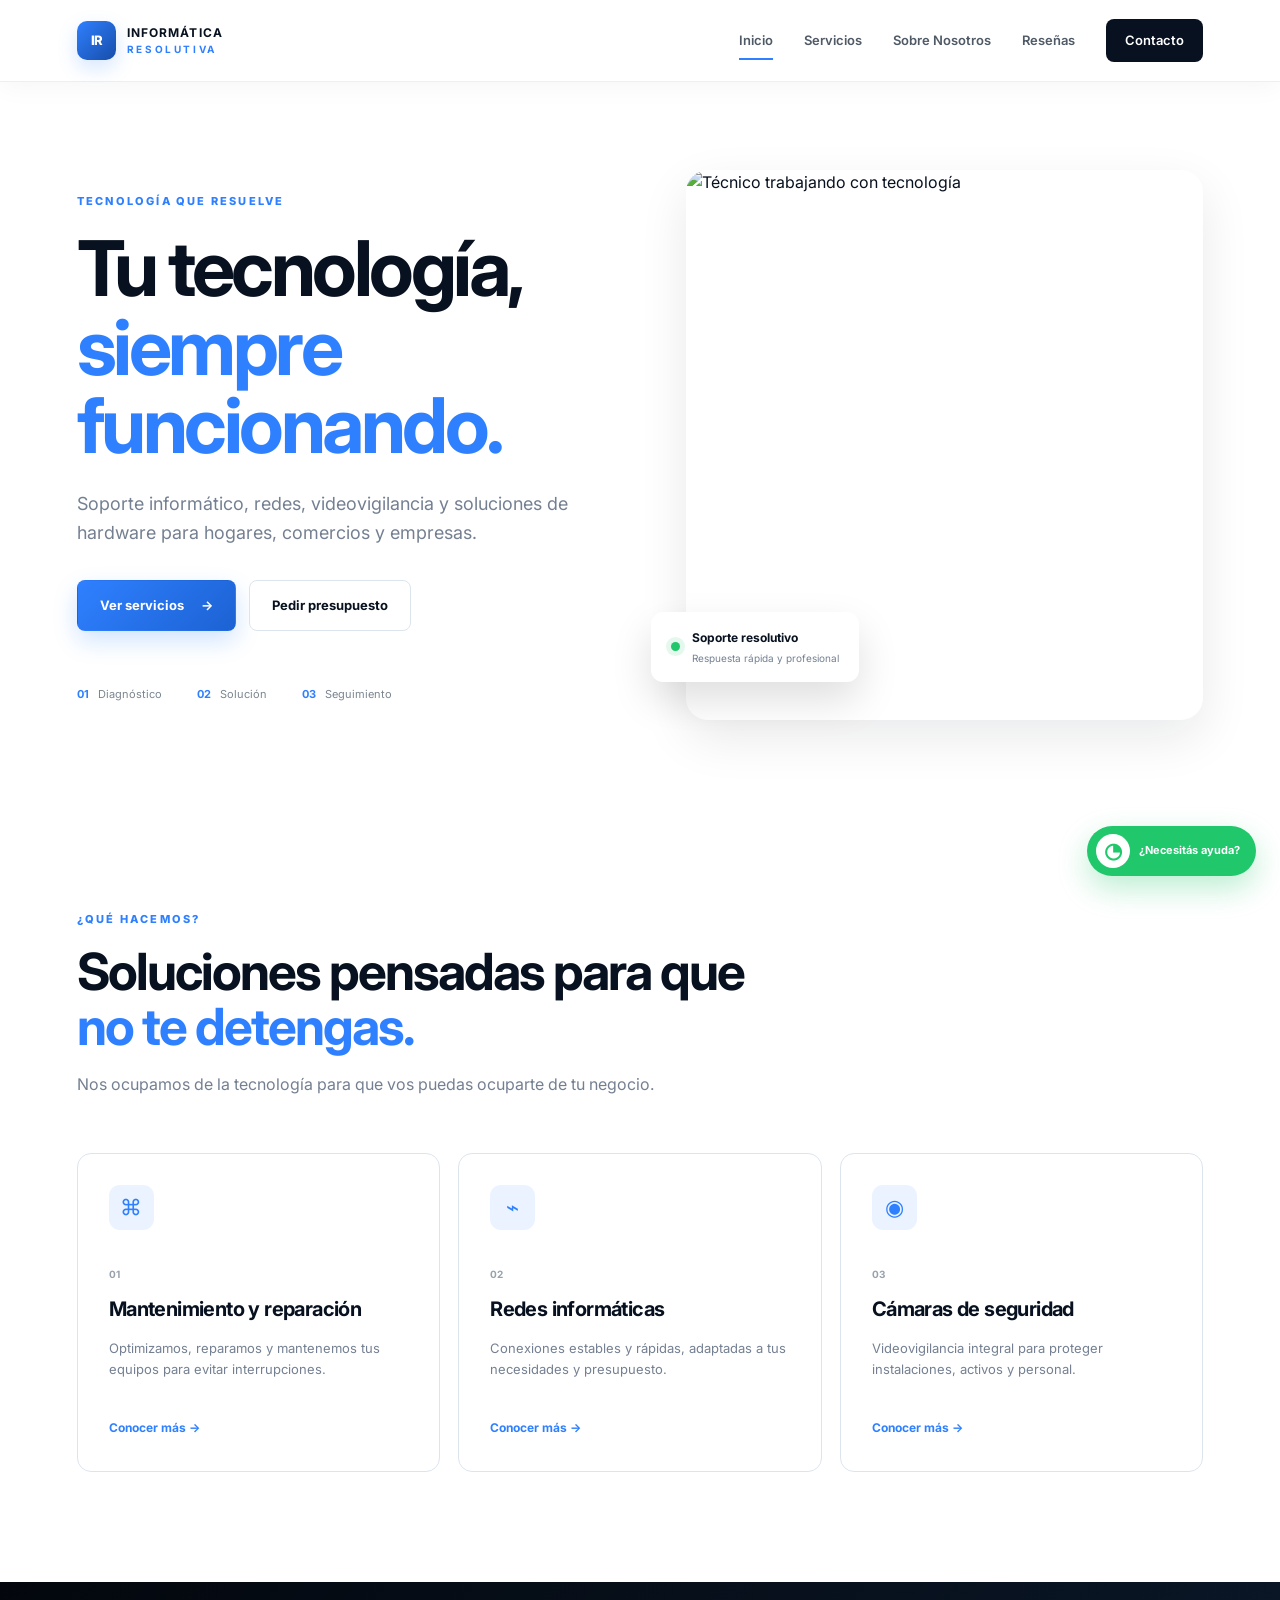
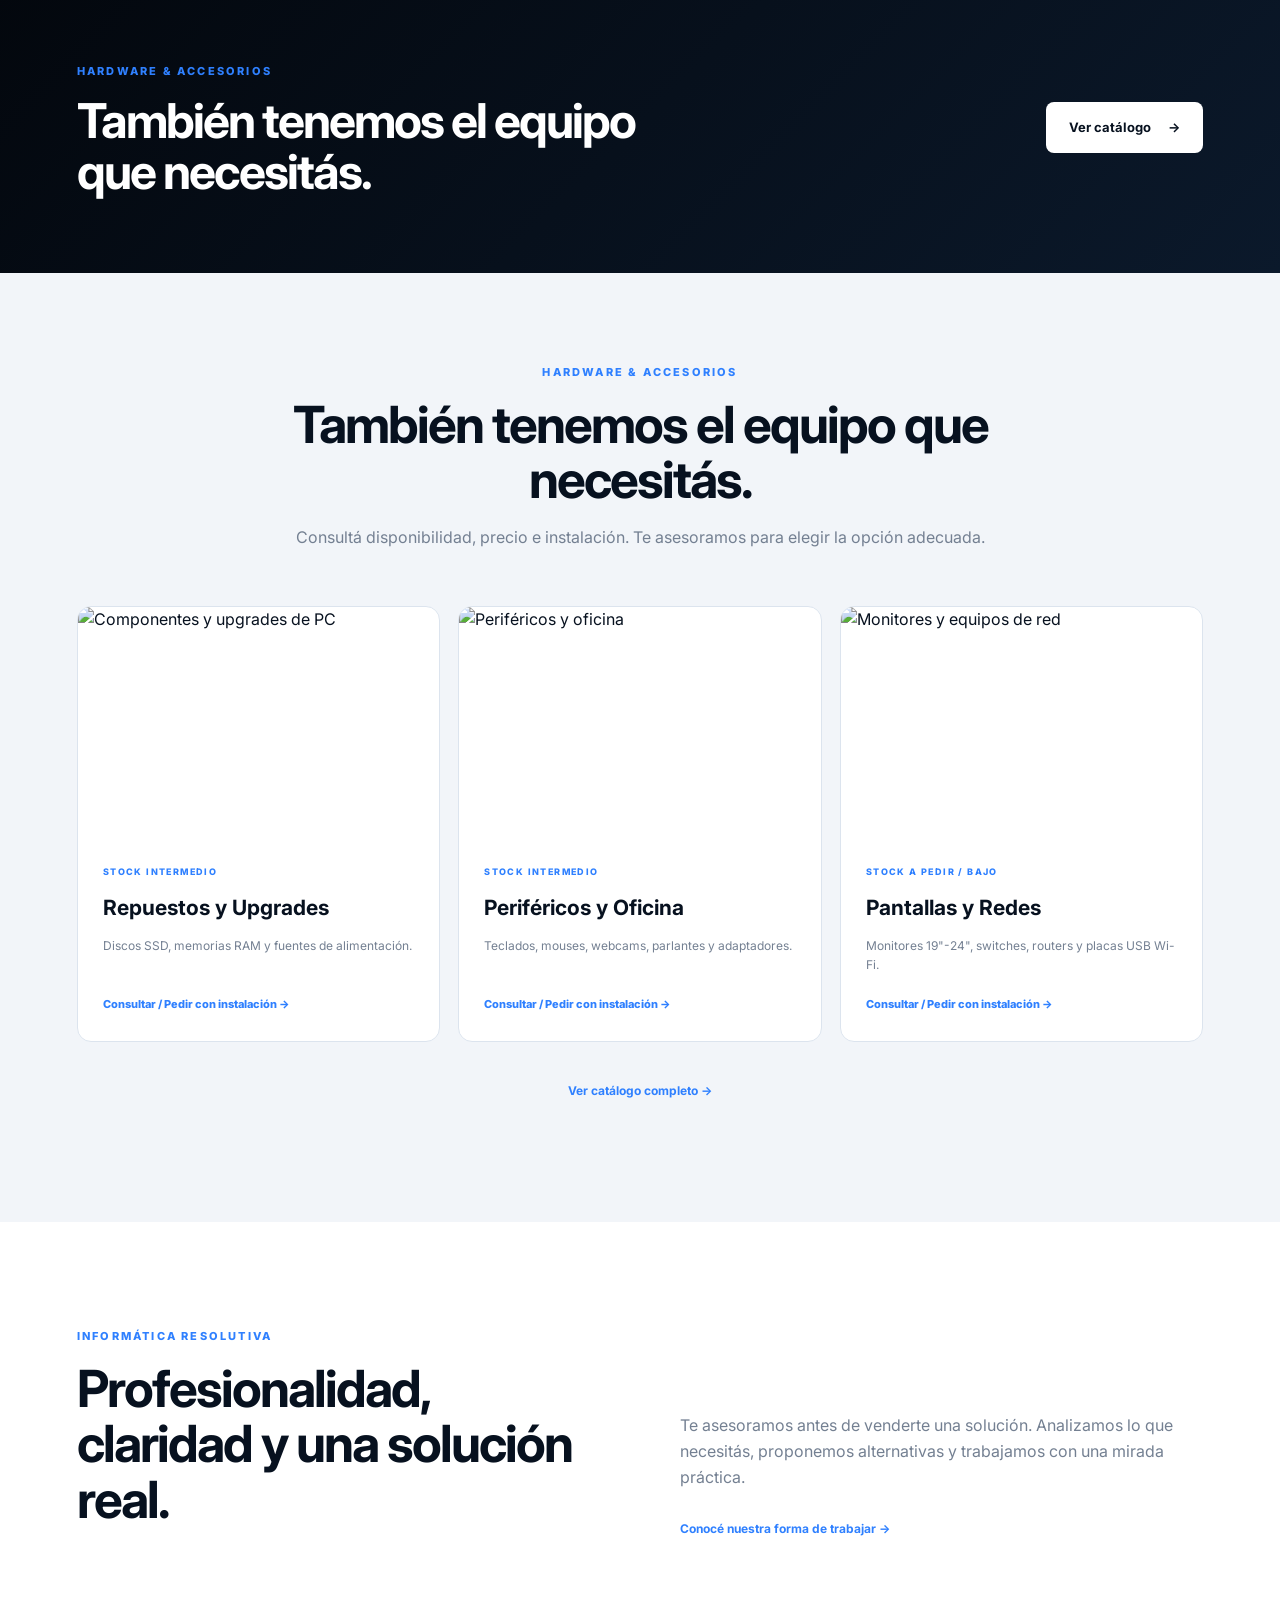
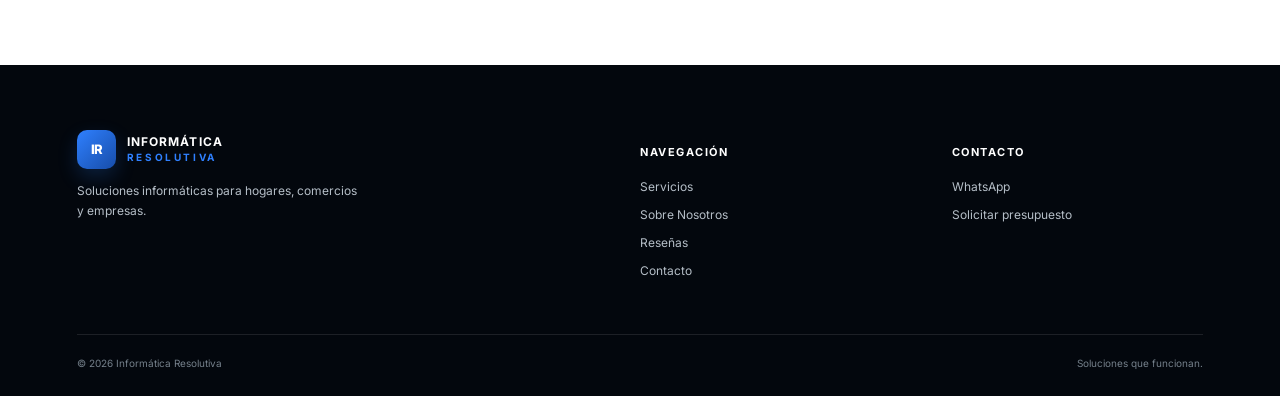
==== index.html @ 0bf1fe62 "Add files via upload" ====
<!DOCTYPE html>
<html lang="es">
<head>
  <meta charset="UTF-8">
  <meta name="viewport" content="width=device-width, initial-scale=1.0">
  <meta name="description" content="Informática Resolutiva: soporte informático, redes, cámaras de seguridad y venta de hardware.">
  <title>Informática Resolutiva | Soluciones informáticas</title>
  <link rel="preconnect" href="https://fonts.googleapis.com">
  <link rel="preconnect" href="https://fonts.gstatic.com" crossorigin>
  <link href="https://fonts.googleapis.com/css2?family=Inter:wght@400;500;600;700;800&display=swap" rel="stylesheet">
  <link rel="stylesheet" href="css/styles.css">
</head>
<body>
<header class="site-header">
  <a class="brand" href="index.html" aria-label="Informática Resolutiva - Inicio">
    <span class="brand-mark">IR</span>
    <span><strong>INFORMÁTICA</strong><small>RESOLUTIVA</small></span>
  </a>
  <button class="menu-toggle" aria-label="Abrir menú">☰</button>
  <nav class="nav">
    <a class="active" href="index.html">Inicio</a>
    <a href="servicios.html">Servicios</a>
    <a href="sobre-nosotros.html">Sobre Nosotros</a>
    <a href="resenas.html">Reseñas</a>
    <a class="nav-cta" href="contacto.html">Contacto</a>
  </nav>
</header>

<main>
  <section class="hero">
    <div class="hero-content reveal">
      <span class="eyebrow">TECNOLOGÍA QUE RESUELVE</span>
      <h1>Tu tecnología,<br><span>siempre funcionando.</span></h1>
      <p>Soporte informático, redes, videovigilancia y soluciones de hardware para hogares, comercios y empresas.</p>
      <div class="hero-actions">
        <a class="btn btn-primary" href="servicios.html">Ver servicios <span>→</span></a>
        <a class="btn btn-ghost" href="contacto.html">Pedir presupuesto</a>
      </div>
      <div class="trust-row">
        <div><strong>01</strong><span>Diagnóstico</span></div>
        <div><strong>02</strong><span>Solución</span></div>
        <div><strong>03</strong><span>Seguimiento</span></div>
      </div>
    </div>
    <div class="hero-visual reveal">
      <div class="hero-image">
        <img src="https://images.unsplash.com/photo-1581091226825-a6a2a5aee158?auto=format&fit=crop&w=1200&q=85" alt="Técnico trabajando con tecnología">
      </div>
      <div class="floating-card">
        <span class="status-dot"></span>
        <div><strong>Soporte resolutivo</strong><small>Respuesta rápida y profesional</small></div>
      </div>
    </div>
  </section>

  <section class="section intro-section">
    <div class="section-heading reveal">
      <span class="eyebrow">¿QUÉ HACEMOS?</span>
      <h2>Soluciones pensadas para que <span>no te detengas.</span></h2>
      <p>Nos ocupamos de la tecnología para que vos puedas ocuparte de tu negocio.</p>
    </div>
    <div class="service-grid compact">
      <article class="service-card reveal">
        <div class="icon-box">⌘</div>
        <span>01</span><h3>Mantenimiento y reparación</h3>
        <p>Optimizamos, reparamos y mantenemos tus equipos para evitar interrupciones.</p>
        <a href="servicios.html#mantenimiento">Conocer más →</a>
      </article>
      <article class="service-card reveal">
        <div class="icon-box">⌁</div>
        <span>02</span><h3>Redes informáticas</h3>
        <p>Conexiones estables y rápidas, adaptadas a tus necesidades y presupuesto.</p>
        <a href="servicios.html#redes">Conocer más →</a>
      </article>
      <article class="service-card reveal">
        <div class="icon-box">◉</div>
        <span>03</span><h3>Cámaras de seguridad</h3>
        <p>Videovigilancia integral para proteger instalaciones, activos y personal.</p>
        <a href="servicios.html#camaras">Conocer más →</a>
      </article>
    </div>
  </section>

  <section class="dark-band">
    <div class="dark-band-inner">
      <div>
        <span class="eyebrow">HARDWARE & ACCESORIOS</span>
        <h2>También tenemos el equipo que necesitás.</h2>
      </div>
      <a class="btn btn-light" href="servicios.html#ventas">Ver catálogo <span>→</span></a>
    </div>
  </section>

  <section class="catalog-section home-catalog" id="hardware">
    <div class="section-heading centered">
      <span class="eyebrow">HARDWARE &amp; ACCESORIOS</span>
      <h2>También tenemos el equipo que necesitás.</h2>
      <p>Consultá disponibilidad, precio e instalación. Te asesoramos para elegir la opción adecuada.</p>
    </div>
    <div class="catalog-grid">
      <article class="catalog-card reveal"><div class="catalog-image"><img src="https://images.unsplash.com/photo-1591488320449-011701bb6704?auto=format&amp;fit=crop&amp;w=800&amp;q=85" alt="Componentes y upgrades de PC"></div><div class="catalog-body"><span>STOCK INTERMEDIO</span><h3>Repuestos y Upgrades</h3><p>Discos SSD, memorias RAM y fuentes de alimentación.</p><button class="consult-btn" data-product="Repuestos y Upgrades">Consultar / Pedir con instalación →</button></div></article>
      <article class="catalog-card reveal"><div class="catalog-image"><img src="https://images.unsplash.com/photo-1587829741301-dc798b83add3?auto=format&amp;fit=crop&amp;w=800&amp;q=85" alt="Periféricos y oficina"></div><div class="catalog-body"><span>STOCK INTERMEDIO</span><h3>Periféricos y Oficina</h3><p>Teclados, mouses, webcams, parlantes y adaptadores.</p><button class="consult-btn" data-product="Periféricos y Oficina">Consultar / Pedir con instalación →</button></div></article>
      <article class="catalog-card reveal"><div class="catalog-image"><img src="https://images.unsplash.com/photo-1527443224154-c4a3942d3acf?auto=format&amp;fit=crop&amp;w=800&amp;q=85" alt="Monitores y equipos de red"></div><div class="catalog-body"><span>STOCK A PEDIR / BAJO</span><h3>Pantallas y Redes</h3><p>Monitores 19&quot;-24&quot;, switches, routers y placas USB Wi-Fi.</p><button class="consult-btn" data-product="Pantallas y Redes">Consultar / Pedir con instalación →</button></div></article>
    </div>
    <div class="catalog-more"><a class="text-link" href="servicios.html#ventas">Ver catálogo completo →</a></div>
  </section>

  <section class="section why-section">
    <div class="split reveal">
      <div>
        <span class="eyebrow">INFORMÁTICA RESOLUTIVA</span>
        <h2>Profesionalidad, claridad y una solución real.</h2>
      </div>
      <div class="why-copy">
        <p>Te asesoramos antes de venderte una solución. Analizamos lo que necesitás, proponemos alternativas y trabajamos con una mirada práctica.</p>
        <a class="text-link" href="sobre-nosotros.html">Conocé nuestra forma de trabajar →</a>
      </div>
    </div>
  </section>
</main>

<footer class="footer">
  <div class="footer-grid">
    <div><a class="brand footer-brand" href="index.html"><span class="brand-mark">IR</span><span><strong>INFORMÁTICA</strong><small>RESOLUTIVA</small></span></a><p>Soluciones informáticas para hogares, comercios y empresas.</p></div>
    <div><h4>Navegación</h4><a href="servicios.html">Servicios</a><a href="sobre-nosotros.html">Sobre Nosotros</a><a href="resenas.html">Reseñas</a><a href="contacto.html">Contacto</a></div>
    <div><h4>Contacto</h4><a href="https://wa.me/5491165590532" target="_blank" rel="noopener">WhatsApp</a><a href="contacto.html">Solicitar presupuesto</a></div>
  </div>
  <div class="footer-bottom"><span>© 2026 Informática Resolutiva</span><span>Soluciones que funcionan.</span></div>
</footer>
<a class="whatsapp" href="https://wa.me/5491165590532?text=Hola%20Inform%C3%A1tica%20Resolutiva%2C%20quiero%20consultar%20por%20un%20servicio." target="_blank" rel="noopener" aria-label="Contactar por WhatsApp">
  <span class="wa-icon">◔</span><span class="wa-label">¿Necesitás ayuda?</span>
</a>
<script src="js/main.js"></script>
</body>
</html>
---- css/styles.css ----
:root{--ink:#07111f;--muted:#748092;--blue:#2f80ff;--blue2:#1d63d7;--light:#eef3f9;--line:#dce4ee;--white:#fff;--dark:#050b14;--navy:#0a1626;--navy2:#0e2037;--green:#20c76b;--shadow:0 18px 50px rgba(16,24,32,.09)}*{box-sizing:border-box}html{scroll-behavior:smooth}body{margin:0;font-family:Inter,Arial,sans-serif;color:var(--ink);background:#fff;line-height:1.6}a{text-decoration:none;color:inherit}button,input,select,textarea{font:inherit}.site-header{height:82px;padding:0 6%;display:flex;align-items:center;justify-content:space-between;border-bottom:1px solid rgba(228,233,239,.7);background:rgba(255,255,255,.94);backdrop-filter:blur(14px);position:sticky;top:0;z-index:20}.brand{display:flex;align-items:center;gap:11px}.brand-mark{width:39px;height:39px;border-radius:10px;background:var(--blue);color:#fff;display:grid;place-items:center;font-size:13px;font-weight:800;letter-spacing:-1px}.brand strong,.brand small{display:block;line-height:1.05}.brand strong{font-size:12px;letter-spacing:1.1px}.brand small{font-size:10px;letter-spacing:2.6px;color:var(--blue);margin-top:4px;font-weight:700}.nav{display:flex;align-items:center;gap:31px;font-size:13px;font-weight:600;color:#4f5a66}.nav a{position:relative}.nav a:not(.nav-cta):after{content:"";height:2px;width:0;position:absolute;left:0;bottom:-9px;background:var(--blue);transition:.25s}.nav a:hover:after,.nav a.active:not(.nav-cta):after{width:100%}.nav-cta{background:var(--ink);color:#fff;padding:11px 19px;border-radius:8px}.menu-toggle{display:none;border:0;background:none;font-size:25px}.hero{max-width:1300px;margin:auto;min-height:670px;padding:88px 6% 75px;display:grid;grid-template-columns:1.02fr .98fr;gap:70px;align-items:center}.eyebrow{font-size:11px;font-weight:800;letter-spacing:2.2px;color:var(--blue);display:inline-block}.hero h1,.page-hero h1{font-size:clamp(45px,6vw,78px);line-height:1.02;letter-spacing:-3.5px;margin:18px 0 25px}.hero h1 span,.page-hero h1 span,h2 span{color:var(--blue)}.hero p{font-size:18px;color:var(--muted);max-width:600px}.hero-actions{display:flex;gap:13px;margin-top:32px}.btn{display:inline-flex;align-items:center;justify-content:center;gap:17px;padding:14px 22px;border-radius:8px;font-size:13px;font-weight:700;border:1px solid transparent;cursor:pointer}.btn-primary{background:var(--blue);color:#fff;box-shadow:0 10px 24px rgba(20,121,255,.2)}.btn-primary:hover{background:var(--blue2)}.btn-ghost{border-color:var(--line);background:#fff}.btn-light{background:#fff;color:var(--ink)}.trust-row{display:flex;gap:35px;margin-top:55px}.trust-row div{display:flex;gap:9px;align-items:center}.trust-row strong{font-size:11px;color:var(--blue)}.trust-row span{font-size:11px;color:#7b8590}.hero-visual{position:relative}.hero-image{height:550px;border-radius:22px;overflow:hidden;box-shadow:var(--shadow)}.hero-image img,.service-feature-img img,.catalog-image img,.about-image img{width:100%;height:100%;object-fit:cover;display:block}.floating-card{position:absolute;left:-35px;bottom:38px;background:#fff;padding:16px 20px;border-radius:12px;display:flex;align-items:center;gap:12px;box-shadow:0 18px 40px rgba(0,0,0,.13)}.floating-card strong,.floating-card small{display:block}.floating-card strong{font-size:12px}.floating-card small{font-size:10px;color:var(--muted);margin-top:3px}.status-dot{width:9px;height:9px;border-radius:50%;background:var(--green);box-shadow:0 0 0 5px rgba(32,199,107,.12)}.section{padding:110px 6%;max-width:1300px;margin:auto}.section-heading{max-width:720px}.section-heading h2,.split h2,.about-copy h2{font-size:clamp(34px,4vw,52px);line-height:1.08;letter-spacing:-2px;margin:13px 0 18px}.section-heading p,.why-copy p{color:var(--muted);margin:0}.service-grid{display:grid;grid-template-columns:repeat(3,1fr);gap:18px;margin-top:55px}.service-card{border:1px solid var(--line);padding:31px;border-radius:14px;transition:.3s;background:#fff}.service-card:hover{transform:translateY(-5px);box-shadow:var(--shadow);border-color:#d4e4fa}.icon-box{width:45px;height:45px;border-radius:11px;background:#eaf3ff;color:var(--blue);display:grid;place-items:center;font-size:22px;margin-bottom:30px}.service-card>span{font-size:10px;color:#98a2ac;font-weight:700}.service-card h3{font-size:20px;letter-spacing:-.6px;margin:8px 0 9px}.service-card p{font-size:13px;color:var(--muted);min-height:63px}.service-card a,.text-link{font-size:12px;font-weight:700;color:var(--blue)}.dark-band{background:var(--dark);color:#fff}.dark-band-inner{max-width:1300px;margin:auto;padding:75px 6%;display:flex;align-items:center;justify-content:space-between;gap:30px}.dark-band h2{font-size:clamp(30px,4vw,48px);line-height:1.08;letter-spacing:-2px;max-width:600px;margin:12px 0 0}.why-section{padding-top:100px;padding-bottom:120px}.split{display:grid;grid-template-columns:1fr 1fr;gap:80px;align-items:end}.why-copy{padding-bottom:4px}.why-copy p{max-width:520px;margin-bottom:25px}.footer{background:#0a1118;color:#b5bec7;padding:65px 6% 25px}.footer-grid{max-width:1300px;margin:auto;display:grid;grid-template-columns:2fr 1fr 1fr;gap:60px}.footer .brand{color:#fff}.footer p{font-size:12px;max-width:280px;line-height:1.7}.footer h4{font-size:11px;text-transform:uppercase;letter-spacing:1.5px;color:#fff}.footer-grid>div>a:not(.brand){display:block;font-size:12px;margin:9px 0}.footer-bottom{max-width:1300px;margin:45px auto 0;padding-top:20px;border-top:1px solid rgba(255,255,255,.1);display:flex;justify-content:space-between;font-size:10px;color:#75808b}.whatsapp{position:fixed;right:24px;bottom:24px;background:var(--green);color:#fff;border-radius:50px;padding:8px 16px 8px 9px;display:flex;align-items:center;gap:9px;z-index:30;box-shadow:0 12px 30px rgba(32,199,107,.3);font-size:11px;font-weight:700}.wa-icon{width:34px;height:34px;border-radius:50%;background:#fff;color:var(--green);display:grid;place-items:center;font-size:21px}.page-hero{background:var(--light);padding:100px 6%;min-height:390px;display:flex;align-items:center}.page-hero>div{max-width:1050px;margin:auto;width:100%}.page-hero h1{font-size:clamp(45px,6vw,72px);max-width:850px;margin-bottom:18px}.page-hero p{font-size:17px;color:var(--muted);max-width:650px}.services-detail{padding-top:90px}.service-feature{display:grid;grid-template-columns:50px 1fr 1fr;gap:30px;align-items:center;padding:70px 0;border-bottom:1px solid var(--line)}.service-feature.reverse{grid-template-columns:50px 1fr 1fr}.service-feature.reverse .service-feature-img{order:3}.service-feature.reverse .service-feature-copy{order:2}.service-number{font-size:12px;font-weight:800;color:var(--blue);align-self:start;padding-top:6px}.service-feature-img{height:400px;border-radius:16px;overflow:hidden}.service-feature-copy{padding:15px 20px}.service-feature-copy h2{font-size:38px;line-height:1.08;letter-spacing:-1.5px;margin:12px 0 15px}.service-feature-copy p{color:var(--muted);font-size:14px}.service-feature-copy ul{padding:0;list-style:none;margin-top:25px}.service-feature-copy li{font-size:12px;padding:8px 0;border-top:1px solid var(--line)}.service-feature-copy li:before{content:"✓";color:var(--blue);font-weight:800;margin-right:9px}.catalog-section{background:var(--light);padding:100px 6% 120px}.catalog-grid{max-width:1300px;margin:55px auto 0;display:grid;grid-template-columns:repeat(3,1fr);gap:18px}.catalog-card{background:#fff;border-radius:14px;overflow:hidden;border:1px solid var(--line)}.catalog-image{height:225px;overflow:hidden}.catalog-body{padding:25px}.catalog-body>span{font-size:9px;color:var(--blue);font-weight:800;letter-spacing:1.4px}.catalog-body h3{margin:8px 0;font-size:21px}.catalog-body p{font-size:12px;color:var(--muted);min-height:42px}.consult-btn{border:0;background:none;padding:0;color:var(--blue);font-weight:800;font-size:11px;cursor:pointer;text-align:left}.centered{text-align:center;margin:auto}.about-main{display:grid;grid-template-columns:1fr 1fr;gap:80px;align-items:center}.about-image{height:540px;border-radius:18px;overflow:hidden}.about-copy p{color:var(--muted);font-size:14px}.stats{display:flex;gap:35px;margin-top:40px}.stats div{display:flex;gap:10px}.stats strong{color:var(--blue);font-size:12px}.stats span{font-size:11px;color:#66717d}.values{background:var(--light);padding:100px 6% 120px}.value-grid{max-width:1000px;margin:50px auto 0;display:grid;grid-template-columns:repeat(3,1fr);gap:18px}.value-grid article{background:#fff;padding:32px;border:1px solid var(--line);border-radius:12px}.value-grid b{color:var(--blue);font-size:11px}.value-grid h3{margin:18px 0 8px}.value-grid p{font-size:12px;color:var(--muted)}.reviews{padding-top:80px}.review-summary{display:flex;justify-content:center;align-items:center;gap:25px;margin-bottom:55px}.big-rating{font-size:58px;font-weight:800;letter-spacing:-3px}.big-rating span{font-size:15px;color:var(--muted);letter-spacing:0}.stars{color:#f6b820;letter-spacing:2px;font-size:16px}.review-summary p{font-size:11px;color:var(--muted);margin:4px 0}.review-grid{display:grid;grid-template-columns:repeat(3,1fr);gap:18px}.review-card{border:1px solid var(--line);border-radius:14px;padding:30px}.review-card>p{font-size:14px;color:#4e5965;min-height:125px}.review-author{border-top:1px solid var(--line);padding-top:18px;display:flex;gap:10px;align-items:center}.review-author>span{width:35px;height:35px;border-radius:50%;background:#eaf3ff;color:var(--blue);display:grid;place-items:center;font-size:10px;font-weight:800}.review-author strong,.review-author small{display:block}.review-author strong{font-size:11px}.review-author small{font-size:9px;color:var(--muted)}.testimonial-cta{background:var(--blue);color:#fff;padding:70px 8%;display:flex;justify-content:space-between;align-items:center;gap:30px}.testimonial-cta .eyebrow{color:#bcdcff}.testimonial-cta h2{font-size:36px;letter-spacing:-1px;margin:10px 0 0}.contact-layout{display:grid;grid-template-columns:1fr 1fr;gap:80px;align-items:start}.contact-info h2{font-size:43px;line-height:1.1;letter-spacing:-1.8px;margin:12px 0}.contact-info>p{font-size:14px;color:var(--muted);max-width:500px}.contact-whatsapp{margin-top:35px;display:flex;align-items:center;gap:15px;padding:18px;background:#f1fbf5;border:1px solid #d7f3e3;border-radius:12px}.contact-whatsapp>span{width:42px;height:42px;border-radius:50%;background:var(--green);color:#fff;display:grid;place-items:center;font-size:22px}.contact-whatsapp small,.contact-whatsapp strong{display:block}.contact-whatsapp small{font-size:9px;color:#4d8064;letter-spacing:1px}.contact-whatsapp strong{font-size:14px}.contact-whatsapp b{margin-left:auto;color:var(--green)}.contact-points{display:grid;grid-template-columns:1fr 1fr;gap:15px;margin-top:30px}.contact-points div{padding-top:15px;border-top:1px solid var(--line)}.contact-points b,.contact-points span{display:block;font-size:11px}.contact-points span{color:var(--muted);margin-top:4px}.contact-form{border:1px solid var(--line);padding:32px;border-radius:14px;box-shadow:var(--shadow)}.contact-form label{display:block;font-size:11px;font-weight:700;margin-bottom:18px}.contact-form input,.contact-form select,.contact-form textarea{width:100%;display:block;margin-top:7px;padding:13px 14px;border:1px solid var(--line);border-radius:7px;outline:none;color:var(--ink);background:#fff;font-size:12px;resize:vertical}.contact-form input:focus,.contact-form select:focus,.contact-form textarea:focus{border-color:var(--blue);box-shadow:0 0 0 3px rgba(20,121,255,.08)}.contact-form .btn{width:100%;margin-top:4px}.form-note{display:block;text-align:center;color:#8a949e;font-size:9px;margin-top:12px}.map-placeholder{min-height:300px;background:linear-gradient(135deg,#111c27,#1b2b3b);color:#fff;display:grid;place-items:center;text-align:center;padding:60px 6%}.map-placeholder .eyebrow{color:#8fc4ff}.map-placeholder h2{font-size:34px;letter-spacing:-1px;margin:10px 0}.map-placeholder p{color:#b4c0cb}.reveal{animation:rise .7s ease both}@keyframes rise{from{opacity:0;transform:translateY(18px)}to{opacity:1;transform:none}}@media(max-width:900px){.nav{gap:17px}.hero{grid-template-columns:1fr;gap:35px}.hero-visual{max-width:700px}.hero-image{height:430px}.service-grid,.catalog-grid,.review-grid,.value-grid{grid-template-columns:1fr 1fr}.service-feature,.service-feature.reverse{grid-template-columns:35px 1fr}.service-feature-img{grid-column:2;height:320px}.service-feature-copy{grid-column:2;padding:15px 0}.service-feature.reverse .service-feature-img{order:2}.service-feature.reverse .service-feature-copy{order:3}.about-main,.contact-layout,.split{grid-template-columns:1fr;gap:45px}.about-image{height:400px}.footer-grid{grid-template-columns:1fr 1fr}.testimonial-cta{display:block}.testimonial-cta .btn{margin-top:25px}}@media(max-width:680px){.site-header{height:70px;padding:0 5%}.menu-toggle{display:block}.nav{display:none;position:absolute;top:70px;left:0;right:0;background:#fff;border-bottom:1px solid var(--line);padding:20px 5%;flex-direction:column;align-items:stretch;gap:0}.nav.open{display:flex}.nav a{padding:13px 0}.nav-cta{text-align:center;margin-top:8px}.hero{padding:65px 5% 60px;min-height:auto}.hero h1,.page-hero h1{letter-spacing:-2.5px}.hero p{font-size:15px}.hero-actions{flex-direction:column}.trust-row{gap:18px;justify-content:space-between}.floating-card{left:15px;bottom:20px}.section{padding:75px 5%}.service-grid,.catalog-grid,.review-grid,.value-grid{grid-template-columns:1fr}.dark-band-inner{padding:60px 5%;display:block}.dark-band .btn{margin-top:25px}.page-hero{padding:70px 5%;min-height:320px}.services-detail{padding-top:40px}.service-feature,.service-feature.reverse{grid-template-columns:1fr;gap:15px}.service-number{grid-column:1}.service-feature-img,.service-feature-copy,.service-feature.reverse .service-feature-img,.service-feature.reverse .service-feature-copy{grid-column:1;grid-row:auto}.service-feature-copy h2{font-size:31px}.about-image{height:300px}.stats{gap:15px;justify-content:space-between}.footer{padding:50px 5% 20px}.footer-grid{grid-template-columns:1fr;gap:30px}.footer-bottom{display:block;line-height:2}.whatsapp{right:15px;bottom:15px}.whatsapp .wa-label{display:none}.whatsapp{padding:7px}.contact-layout{gap:35px}.contact-points{grid-template-columns:1fr}.testimonial-cta{padding:55px 6%}.testimonial-cta h2{font-size:30px}.hero-image{height:350px}}

/* Premium dark/navy refinements */
.page-hero{background:linear-gradient(135deg,#050b14 0%,#0a1626 55%,#102a49 100%);color:#fff}
.page-hero p{color:#aab7c7}
.page-hero .eyebrow{color:#70aaff}
.dark-band{background:linear-gradient(135deg,#03070d,#0b192b)}
.testimonial-cta{background:linear-gradient(135deg,#071321,#0d2c50)}
.catalog-section,.values{background:#f2f5f9}
.site-header{box-shadow:0 5px 25px rgba(3,10,20,.04)}
.brand-mark{background:linear-gradient(135deg,#2f80ff,#174da9);box-shadow:0 8px 20px rgba(47,128,255,.2)}
.btn-primary{background:linear-gradient(135deg,#2f80ff,#1c62d3)}
.footer{background:#03070d}
.review-card{transition:transform .25s,box-shadow .25s}
.review-card:hover{transform:translateY(-4px);box-shadow:0 18px 45px rgba(4,13,25,.10)}
.rating-picker{display:flex;gap:6px;flex-direction:row-reverse;justify-content:flex-end}
.rating-picker input{display:none}
.rating-picker label{font-size:25px;color:#c6ced8;cursor:pointer;transition:.15s}
.rating-picker label:hover,.rating-picker label:hover~label,.rating-picker input:checked~label{color:#f5b82e}
.review-form{max-width:760px;margin:0 auto 70px;background:#fff;border:1px solid var(--line);padding:32px;border-radius:16px;box-shadow:var(--shadow)}
.review-form-grid{display:grid;grid-template-columns:1fr 1fr;gap:18px}
.review-form label{font-size:11px;font-weight:700}
.review-form input,.review-form textarea{width:100%;display:block;margin-top:7px;padding:13px;border:1px solid var(--line);border-radius:8px;outline:none;font-size:12px}
.review-form textarea{resize:vertical}
.review-form .full{grid-column:1/-1}
.review-form button{margin-top:20px}
.review-toolbar{max-width:1000px;margin:0 auto 25px;display:flex;justify-content:space-between;align-items:center;gap:20px}
.review-toolbar strong{font-size:13px}
.review-toolbar select{border:1px solid var(--line);padding:10px 13px;border-radius:8px;background:#fff;font-size:11px}
.review-empty{text-align:center;padding:35px;color:var(--muted);border:1px dashed var(--line);border-radius:12px}
.user-review-card{border:1px solid var(--line);border-radius:14px;padding:28px;background:#fff}
.user-review-card .review-date{font-size:9px;color:#8b95a1}
.review-head{display:flex;justify-content:space-between;align-items:flex-start;gap:15px}
.review-name{font-size:12px;font-weight:800}
.review-service{font-size:9px;color:var(--blue);font-weight:700;text-transform:uppercase;letter-spacing:.8px}
.review-text{font-size:13px;color:#4f5c69;margin:18px 0 20px}
.review-delete{font-size:9px;border:0;background:none;color:#9aa3ad;cursor:pointer}
@media(max-width:680px){.review-form-grid{grid-template-columns:1fr}.review-form .full{grid-column:auto}.review-toolbar{align-items:stretch;flex-direction:column}}

.home-catalog{padding-top:85px}.catalog-more{text-align:center;margin-top:35px}


.map-section{padding:100px 6% 120px;background:#f2f5f9}
.map-container{max-width:1200px;margin:50px auto 0;border-radius:18px;overflow:hidden;box-shadow:var(--shadow);border:1px solid var(--line);background:#fff}
.map-container iframe{display:block;width:100%;min-height:450px}
.map-actions{text-align:center;margin-top:28px}
.map-actions .btn{display:inline-flex}
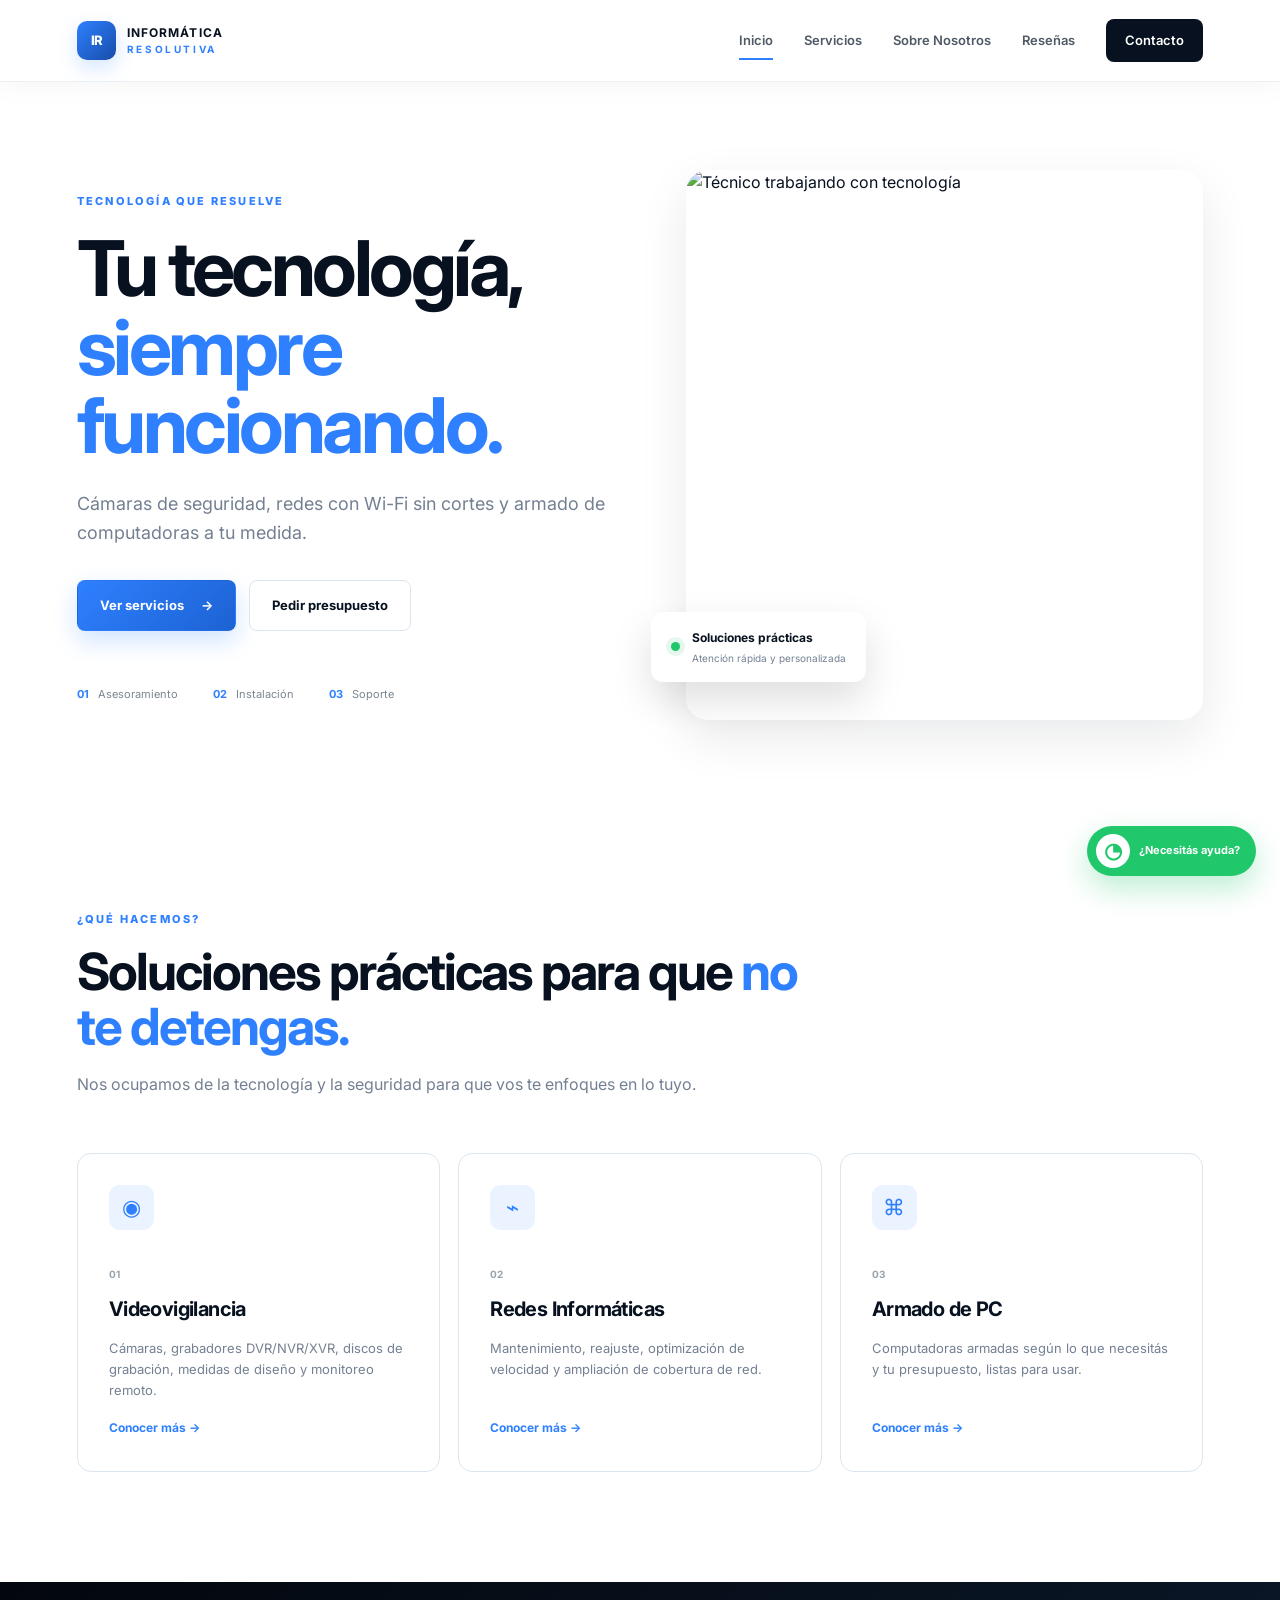
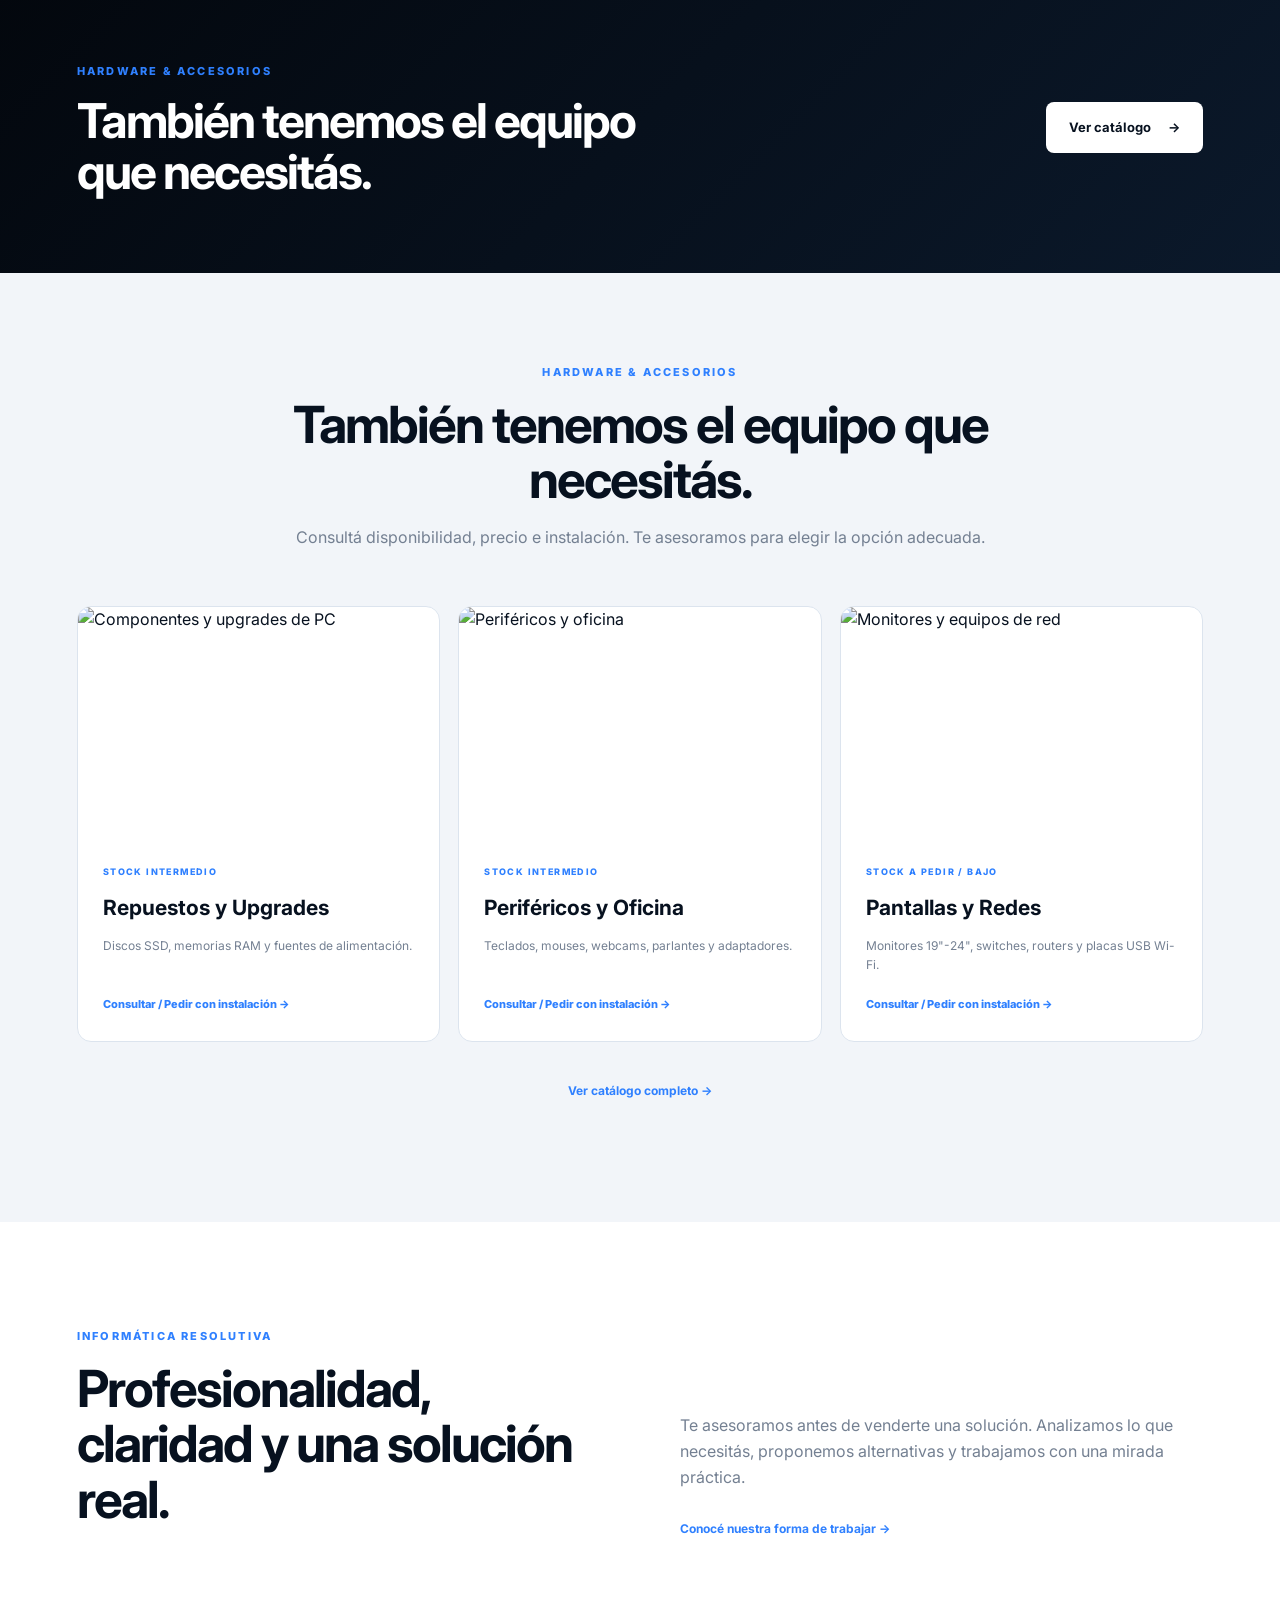
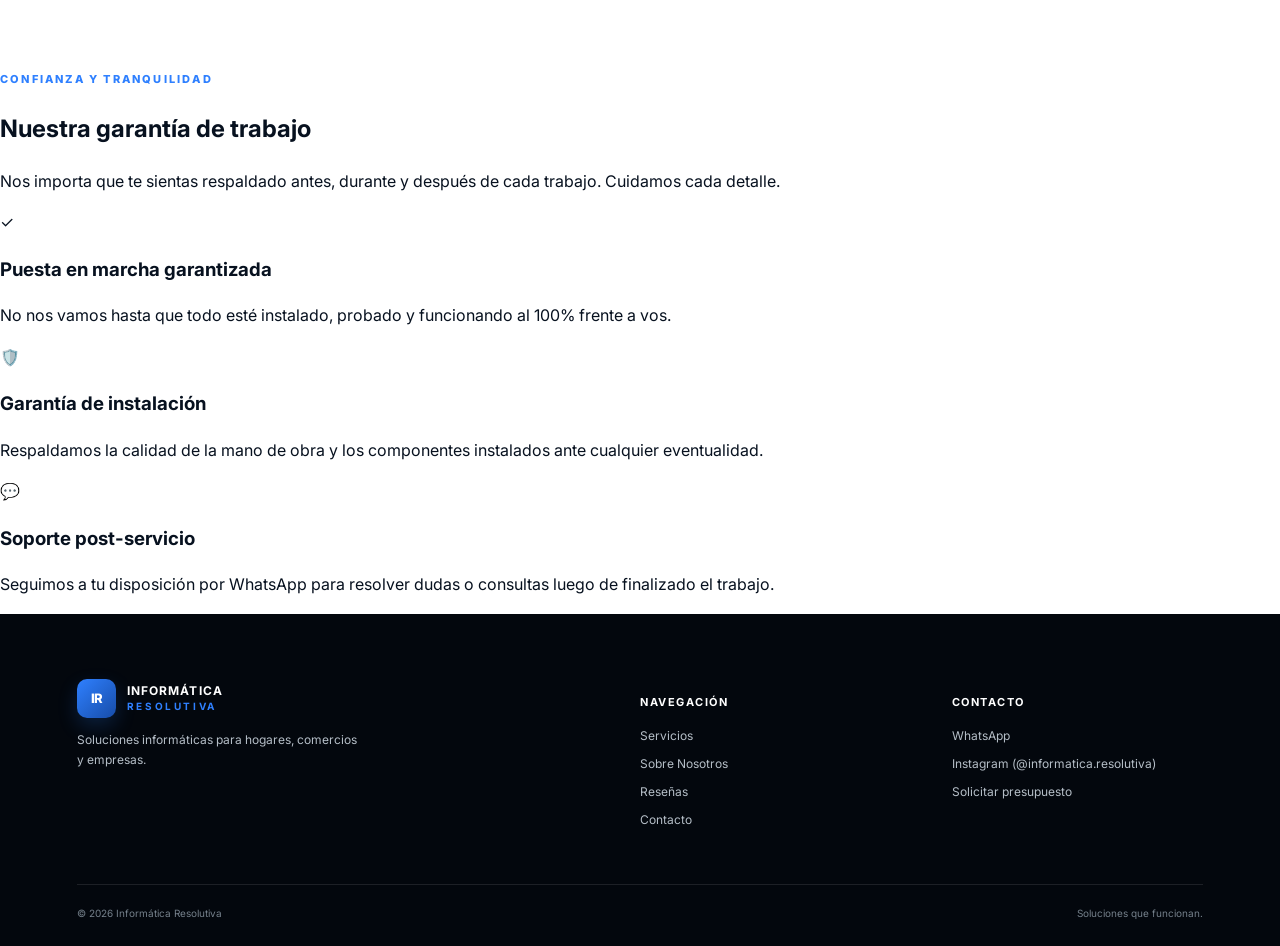
==== commit 9421cfba: "Add files via upload" ====
--- a/index.html
+++ b/index.html
@@ -3,8 +3,30 @@
 <head>
   <meta charset="UTF-8">
   <meta name="viewport" content="width=device-width, initial-scale=1.0">
-  <meta name="description" content="Informática Resolutiva: soporte informático, redes, cámaras de seguridad y venta de hardware.">
-  <title>Informática Resolutiva | Soluciones informáticas</title>
+  <meta name="description" content="Informática Resolutiva: cámaras de seguridad y videovigilancia, redes informáticas y armado de computadoras a tu medida.">
+  <title>Informática Resolutiva | Cámaras, Redes y Armado de PC</title>
+  
+  <!-- Open Graph / WhatsApp / Facebook -->
+  <meta property="og:type" content="website">
+  <meta property="og:url" content="https://informaticaresolutiva.github.io/Systems/">
+  <meta property="og:title" content="Informática Resolutiva | Cámaras, Redes y Armado de PC">
+  <meta property="og:description" content="Cámaras de seguridad, redes con Wi-Fi sin cortes y armado de computadoras a tu medida en Caseros y alrededores.">
+  <meta property="og:image" content="https://images.unsplash.com/photo-1581091226825-a6a2a5aee158?auto=format&fit=crop&w=1200&q=85">
+  <meta property="og:site_name" content="Informática Resolutiva">
+  <meta property="og:locale" content="es_AR">
+
+  <!-- Twitter Card -->
+  <meta name="twitter:card" content="summary_large_image">
+  <meta name="twitter:url" content="https://informaticaresolutiva.github.io/Systems/">
+  <meta name="twitter:title" content="Informática Resolutiva | Cámaras, Redes y Armado de PC">
+  <meta name="twitter:description" content="Cámaras de seguridad, redes con Wi-Fi sin cortes y armado de computadoras a tu medida en Caseros y alrededores.">
+  <meta name="twitter:image" content="https://images.unsplash.com/photo-1581091226825-a6a2a5aee158?auto=format&fit=crop&w=1200&q=85">
+
+  <!-- Favicon -->
+  <link rel="icon" type="image/png" sizes="32x32" href="favicon.png">
+  <link rel="icon" type="image/x-icon" href="favicon.ico">
+  <link rel="apple-touch-icon" href="favicon.png">
+
   <link rel="preconnect" href="https://fonts.googleapis.com">
   <link rel="preconnect" href="https://fonts.gstatic.com" crossorigin>
   <link href="https://fonts.googleapis.com/css2?family=Inter:wght@400;500;600;700;800&display=swap" rel="stylesheet">
@@ -31,15 +53,15 @@
     <div class="hero-content reveal">
       <span class="eyebrow">TECNOLOGÍA QUE RESUELVE</span>
       <h1>Tu tecnología,<br><span>siempre funcionando.</span></h1>
-      <p>Soporte informático, redes, videovigilancia y soluciones de hardware para hogares, comercios y empresas.</p>
+      <p>Cámaras de seguridad, redes con Wi-Fi sin cortes y armado de computadoras a tu medida.</p>
       <div class="hero-actions">
         <a class="btn btn-primary" href="servicios.html">Ver servicios <span>→</span></a>
         <a class="btn btn-ghost" href="contacto.html">Pedir presupuesto</a>
       </div>
       <div class="trust-row">
-        <div><strong>01</strong><span>Diagnóstico</span></div>
-        <div><strong>02</strong><span>Solución</span></div>
-        <div><strong>03</strong><span>Seguimiento</span></div>
+        <div><strong>01</strong><span>Asesoramiento</span></div>
+        <div><strong>02</strong><span>Instalación</span></div>
+        <div><strong>03</strong><span>Soporte</span></div>
       </div>
     </div>
     <div class="hero-visual reveal">
@@ -48,7 +70,7 @@
       </div>
       <div class="floating-card">
         <span class="status-dot"></span>
-        <div><strong>Soporte resolutivo</strong><small>Respuesta rápida y profesional</small></div>
+        <div><strong>Soluciones prácticas</strong><small>Atención rápida y personalizada</small></div>
       </div>
     </div>
   </section>
@@ -56,27 +78,27 @@
   <section class="section intro-section">
     <div class="section-heading reveal">
       <span class="eyebrow">¿QUÉ HACEMOS?</span>
-      <h2>Soluciones pensadas para que <span>no te detengas.</span></h2>
-      <p>Nos ocupamos de la tecnología para que vos puedas ocuparte de tu negocio.</p>
+      <h2>Soluciones prácticas para que <span>no te detengas.</span></h2>
+      <p>Nos ocupamos de la tecnología y la seguridad para que vos te enfoques en lo tuyo.</p>
     </div>
     <div class="service-grid compact">
       <article class="service-card reveal">
-        <div class="icon-box">⌘</div>
-        <span>01</span><h3>Mantenimiento y reparación</h3>
-        <p>Optimizamos, reparamos y mantenemos tus equipos para evitar interrupciones.</p>
-        <a href="servicios.html#mantenimiento">Conocer más →</a>
+        <div class="icon-box">◉</div>
+        <span>01</span><h3>Videovigilancia</h3>
+        <p>Cámaras, grabadores DVR/NVR/XVR, discos de grabación, medidas de diseño y monitoreo remoto.</p>
+        <a href="servicios.html#videovigilancia">Conocer más →</a>
       </article>
       <article class="service-card reveal">
         <div class="icon-box">⌁</div>
-        <span>02</span><h3>Redes informáticas</h3>
-        <p>Conexiones estables y rápidas, adaptadas a tus necesidades y presupuesto.</p>
+        <span>02</span><h3>Redes Informáticas</h3>
+        <p>Mantenimiento, reajuste, optimización de velocidad y ampliación de cobertura de red.</p>
         <a href="servicios.html#redes">Conocer más →</a>
       </article>
       <article class="service-card reveal">
-        <div class="icon-box">◉</div>
-        <span>03</span><h3>Cámaras de seguridad</h3>
-        <p>Videovigilancia integral para proteger instalaciones, activos y personal.</p>
-        <a href="servicios.html#camaras">Conocer más →</a>
+        <div class="icon-box">⌘</div>
+        <span>03</span><h3>Armado de PC</h3>
+        <p>Computadoras armadas según lo que necesitás y tu presupuesto, listas para usar.</p>
+        <a href="servicios.html#armado">Conocer más →</a>
       </article>
     </div>
   </section>
@@ -117,13 +139,40 @@
       </div>
     </div>
   </section>
+
+  <section class="guarantee-section">
+    <div class="guarantee-inner reveal">
+      <div class="guarantee-header">
+        <span class="eyebrow">CONFIANZA Y TRANQUILIDAD</span>
+        <h2>Nuestra garantía de trabajo</h2>
+        <p>Nos importa que te sientas respaldado antes, durante y después de cada trabajo. Cuidamos cada detalle.</p>
+      </div>
+      <div class="guarantee-grid">
+        <div class="guarantee-card">
+          <div class="guarantee-icon-wrap">✓</div>
+          <h3>Puesta en marcha garantizada</h3>
+          <p>No nos vamos hasta que todo esté instalado, probado y funcionando al 100% frente a vos.</p>
+        </div>
+        <div class="guarantee-card">
+          <div class="guarantee-icon-wrap">🛡️</div>
+          <h3>Garantía de instalación</h3>
+          <p>Respaldamos la calidad de la mano de obra y los componentes instalados ante cualquier eventualidad.</p>
+        </div>
+        <div class="guarantee-card">
+          <div class="guarantee-icon-wrap">💬</div>
+          <h3>Soporte post-servicio</h3>
+          <p>Seguimos a tu disposición por WhatsApp para resolver dudas o consultas luego de finalizado el trabajo.</p>
+        </div>
+      </div>
+    </div>
+  </section>
 </main>
 
 <footer class="footer">
   <div class="footer-grid">
     <div><a class="brand footer-brand" href="index.html"><span class="brand-mark">IR</span><span><strong>INFORMÁTICA</strong><small>RESOLUTIVA</small></span></a><p>Soluciones informáticas para hogares, comercios y empresas.</p></div>
     <div><h4>Navegación</h4><a href="servicios.html">Servicios</a><a href="sobre-nosotros.html">Sobre Nosotros</a><a href="resenas.html">Reseñas</a><a href="contacto.html">Contacto</a></div>
-    <div><h4>Contacto</h4><a href="https://wa.me/5491165590532" target="_blank" rel="noopener">WhatsApp</a><a href="contacto.html">Solicitar presupuesto</a></div>
+    <div><h4>Contacto</h4><a href="https://wa.me/5491165590532" target="_blank" rel="noopener">WhatsApp</a><a href="https://www.instagram.com/informatica.resolutiva/" target="_blank" rel="noopener">Instagram (@informatica.resolutiva)</a><a href="contacto.html">Solicitar presupuesto</a></div>
   </div>
   <div class="footer-bottom"><span>© 2026 Informática Resolutiva</span><span>Soluciones que funcionan.</span></div>
 </footer>
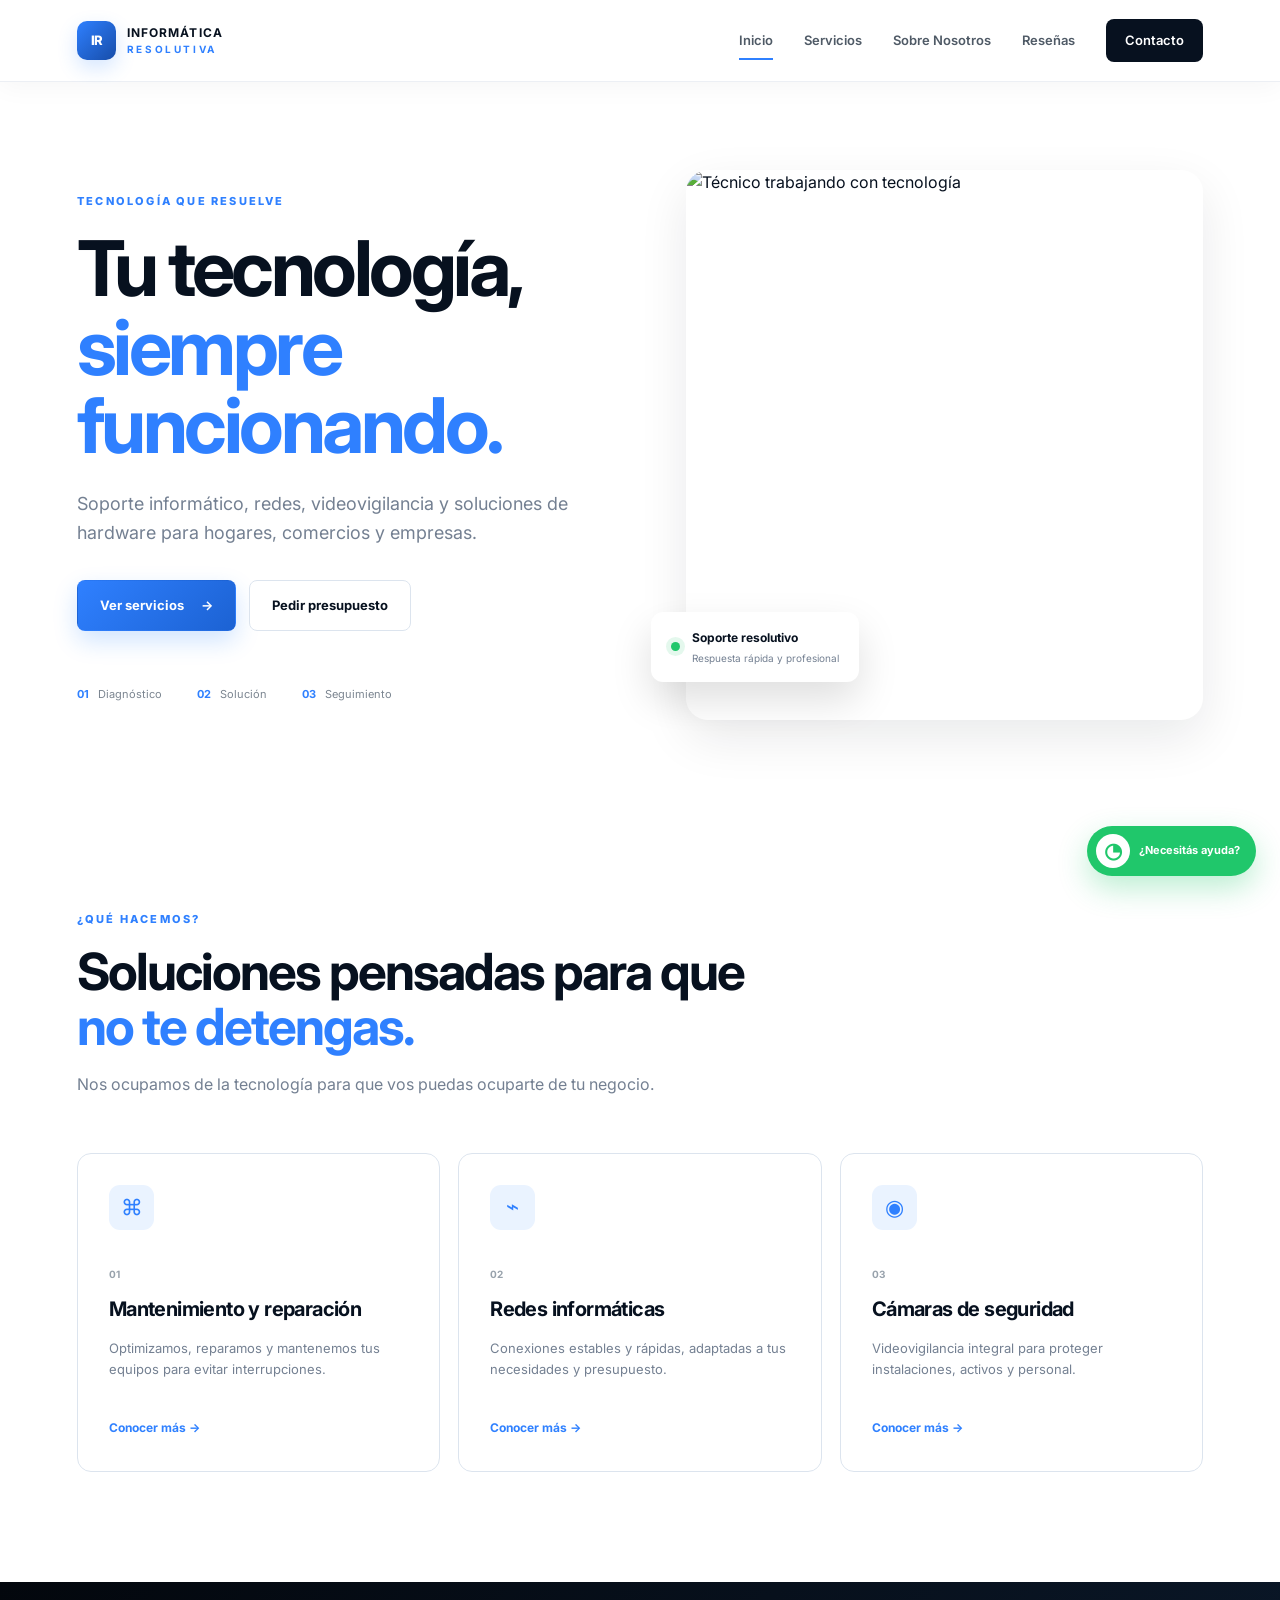
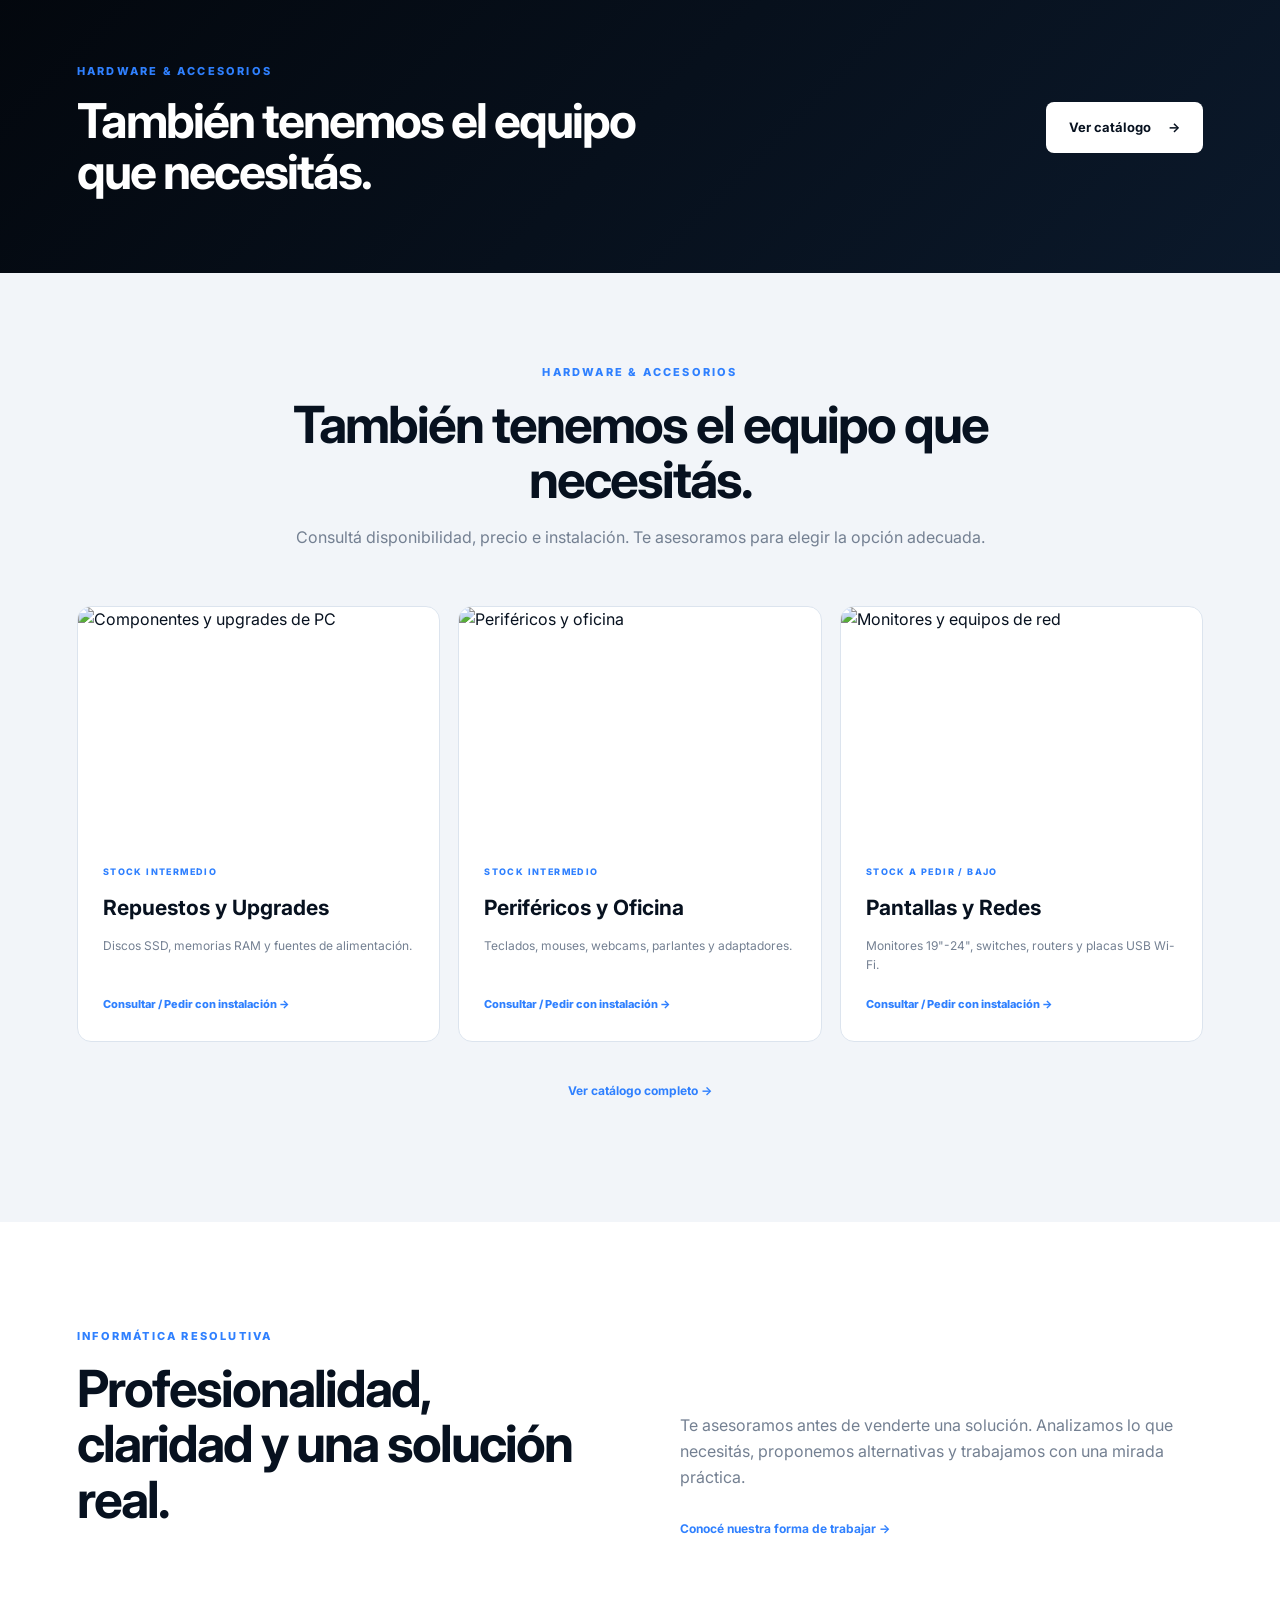
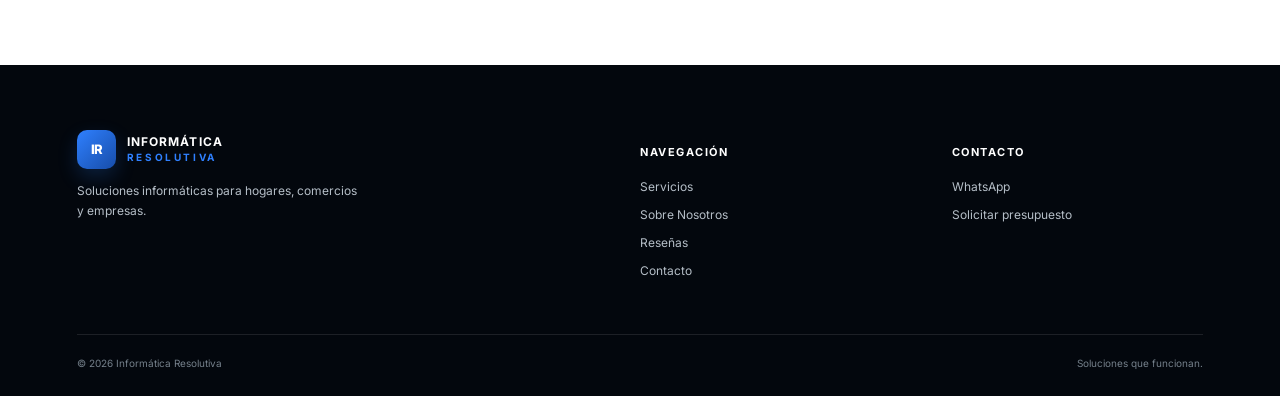
==== commit 54a8bdba: "Add files via upload" ====
--- a/index.html
+++ b/index.html
@@ -3,30 +3,8 @@
 <head>
   <meta charset="UTF-8">
   <meta name="viewport" content="width=device-width, initial-scale=1.0">
-  <meta name="description" content="Informática Resolutiva: cámaras de seguridad y videovigilancia, redes informáticas y armado de computadoras a tu medida.">
-  <title>Informática Resolutiva | Cámaras, Redes y Armado de PC</title>
-  
-  <!-- Open Graph / WhatsApp / Facebook -->
-  <meta property="og:type" content="website">
-  <meta property="og:url" content="https://informaticaresolutiva.github.io/Systems/">
-  <meta property="og:title" content="Informática Resolutiva | Cámaras, Redes y Armado de PC">
-  <meta property="og:description" content="Cámaras de seguridad, redes con Wi-Fi sin cortes y armado de computadoras a tu medida en Caseros y alrededores.">
-  <meta property="og:image" content="https://images.unsplash.com/photo-1581091226825-a6a2a5aee158?auto=format&fit=crop&w=1200&q=85">
-  <meta property="og:site_name" content="Informática Resolutiva">
-  <meta property="og:locale" content="es_AR">
-
-  <!-- Twitter Card -->
-  <meta name="twitter:card" content="summary_large_image">
-  <meta name="twitter:url" content="https://informaticaresolutiva.github.io/Systems/">
-  <meta name="twitter:title" content="Informática Resolutiva | Cámaras, Redes y Armado de PC">
-  <meta name="twitter:description" content="Cámaras de seguridad, redes con Wi-Fi sin cortes y armado de computadoras a tu medida en Caseros y alrededores.">
-  <meta name="twitter:image" content="https://images.unsplash.com/photo-1581091226825-a6a2a5aee158?auto=format&fit=crop&w=1200&q=85">
-
-  <!-- Favicon -->
-  <link rel="icon" type="image/png" sizes="32x32" href="favicon.png">
-  <link rel="icon" type="image/x-icon" href="favicon.ico">
-  <link rel="apple-touch-icon" href="favicon.png">
-
+  <meta name="description" content="Informática Resolutiva: soporte informático, redes, cámaras de seguridad y venta de hardware.">
+  <title>Informática Resolutiva | Soluciones informáticas</title>
   <link rel="preconnect" href="https://fonts.googleapis.com">
   <link rel="preconnect" href="https://fonts.gstatic.com" crossorigin>
   <link href="https://fonts.googleapis.com/css2?family=Inter:wght@400;500;600;700;800&display=swap" rel="stylesheet">
@@ -53,15 +31,15 @@
     <div class="hero-content reveal">
       <span class="eyebrow">TECNOLOGÍA QUE RESUELVE</span>
       <h1>Tu tecnología,<br><span>siempre funcionando.</span></h1>
-      <p>Cámaras de seguridad, redes con Wi-Fi sin cortes y armado de computadoras a tu medida.</p>
+      <p>Soporte informático, redes, videovigilancia y soluciones de hardware para hogares, comercios y empresas.</p>
       <div class="hero-actions">
         <a class="btn btn-primary" href="servicios.html">Ver servicios <span>→</span></a>
         <a class="btn btn-ghost" href="contacto.html">Pedir presupuesto</a>
       </div>
       <div class="trust-row">
-        <div><strong>01</strong><span>Asesoramiento</span></div>
-        <div><strong>02</strong><span>Instalación</span></div>
-        <div><strong>03</strong><span>Soporte</span></div>
+        <div><strong>01</strong><span>Diagnóstico</span></div>
+        <div><strong>02</strong><span>Solución</span></div>
+        <div><strong>03</strong><span>Seguimiento</span></div>
       </div>
     </div>
     <div class="hero-visual reveal">
@@ -70,7 +48,7 @@
       </div>
       <div class="floating-card">
         <span class="status-dot"></span>
-        <div><strong>Soluciones prácticas</strong><small>Atención rápida y personalizada</small></div>
+        <div><strong>Soporte resolutivo</strong><small>Respuesta rápida y profesional</small></div>
       </div>
     </div>
   </section>
@@ -78,27 +56,27 @@
   <section class="section intro-section">
     <div class="section-heading reveal">
       <span class="eyebrow">¿QUÉ HACEMOS?</span>
-      <h2>Soluciones prácticas para que <span>no te detengas.</span></h2>
-      <p>Nos ocupamos de la tecnología y la seguridad para que vos te enfoques en lo tuyo.</p>
+      <h2>Soluciones pensadas para que <span>no te detengas.</span></h2>
+      <p>Nos ocupamos de la tecnología para que vos puedas ocuparte de tu negocio.</p>
     </div>
     <div class="service-grid compact">
       <article class="service-card reveal">
-        <div class="icon-box">◉</div>
-        <span>01</span><h3>Videovigilancia</h3>
-        <p>Cámaras, grabadores DVR/NVR/XVR, discos de grabación, medidas de diseño y monitoreo remoto.</p>
-        <a href="servicios.html#videovigilancia">Conocer más →</a>
+        <div class="icon-box">⌘</div>
+        <span>01</span><h3>Mantenimiento y reparación</h3>
+        <p>Optimizamos, reparamos y mantenemos tus equipos para evitar interrupciones.</p>
+        <a href="servicios.html#mantenimiento">Conocer más →</a>
       </article>
       <article class="service-card reveal">
         <div class="icon-box">⌁</div>
-        <span>02</span><h3>Redes Informáticas</h3>
-        <p>Mantenimiento, reajuste, optimización de velocidad y ampliación de cobertura de red.</p>
+        <span>02</span><h3>Redes informáticas</h3>
+        <p>Conexiones estables y rápidas, adaptadas a tus necesidades y presupuesto.</p>
         <a href="servicios.html#redes">Conocer más →</a>
       </article>
       <article class="service-card reveal">
-        <div class="icon-box">⌘</div>
-        <span>03</span><h3>Armado de PC</h3>
-        <p>Computadoras armadas según lo que necesitás y tu presupuesto, listas para usar.</p>
-        <a href="servicios.html#armado">Conocer más →</a>
+        <div class="icon-box">◉</div>
+        <span>03</span><h3>Cámaras de seguridad</h3>
+        <p>Videovigilancia integral para proteger instalaciones, activos y personal.</p>
+        <a href="servicios.html#camaras">Conocer más →</a>
       </article>
     </div>
   </section>
@@ -139,40 +117,13 @@
       </div>
     </div>
   </section>
-
-  <section class="guarantee-section">
-    <div class="guarantee-inner reveal">
-      <div class="guarantee-header">
-        <span class="eyebrow">CONFIANZA Y TRANQUILIDAD</span>
-        <h2>Nuestra garantía de trabajo</h2>
-        <p>Nos importa que te sientas respaldado antes, durante y después de cada trabajo. Cuidamos cada detalle.</p>
-      </div>
-      <div class="guarantee-grid">
-        <div class="guarantee-card">
-          <div class="guarantee-icon-wrap">✓</div>
-          <h3>Puesta en marcha garantizada</h3>
-          <p>No nos vamos hasta que todo esté instalado, probado y funcionando al 100% frente a vos.</p>
-        </div>
-        <div class="guarantee-card">
-          <div class="guarantee-icon-wrap">🛡️</div>
-          <h3>Garantía de instalación</h3>
-          <p>Respaldamos la calidad de la mano de obra y los componentes instalados ante cualquier eventualidad.</p>
-        </div>
-        <div class="guarantee-card">
-          <div class="guarantee-icon-wrap">💬</div>
-          <h3>Soporte post-servicio</h3>
-          <p>Seguimos a tu disposición por WhatsApp para resolver dudas o consultas luego de finalizado el trabajo.</p>
-        </div>
-      </div>
-    </div>
-  </section>
 </main>
 
 <footer class="footer">
   <div class="footer-grid">
     <div><a class="brand footer-brand" href="index.html"><span class="brand-mark">IR</span><span><strong>INFORMÁTICA</strong><small>RESOLUTIVA</small></span></a><p>Soluciones informáticas para hogares, comercios y empresas.</p></div>
     <div><h4>Navegación</h4><a href="servicios.html">Servicios</a><a href="sobre-nosotros.html">Sobre Nosotros</a><a href="resenas.html">Reseñas</a><a href="contacto.html">Contacto</a></div>
-    <div><h4>Contacto</h4><a href="https://wa.me/5491165590532" target="_blank" rel="noopener">WhatsApp</a><a href="https://www.instagram.com/informatica.resolutiva/" target="_blank" rel="noopener">Instagram (@informatica.resolutiva)</a><a href="contacto.html">Solicitar presupuesto</a></div>
+    <div><h4>Contacto</h4><a href="https://wa.me/5491165590532" target="_blank" rel="noopener">WhatsApp</a><a href="contacto.html">Solicitar presupuesto</a></div>
   </div>
   <div class="footer-bottom"><span>© 2026 Informática Resolutiva</span><span>Soluciones que funcionan.</span></div>
 </footer>
--- a/css/styles.css
+++ b/css/styles.css
@@ -45,3 +45,71 @@
 .map-container iframe{display:block;width:100%;min-height:450px}
 .map-actions{text-align:center;margin-top:28px}
 .map-actions .btn{display:inline-flex}
+
+/* Garantía y Compromiso de Trabajo */
+.guarantee-section{padding:80px 6%;background:#fff;border-top:1px solid var(--line);border-bottom:1px solid var(--line)}
+.guarantee-inner{max-width:1200px;margin:auto}
+.guarantee-header{text-align:center;max-width:680px;margin:0 auto 50px}
+.guarantee-header h2{font-size:clamp(28px,3.5vw,42px);margin:10px 0 12px;letter-spacing:-1.2px}
+.guarantee-header p{color:var(--muted);font-size:14px;margin:0}
+.guarantee-grid{display:grid;grid-template-columns:repeat(3,1fr);gap:22px}
+.guarantee-card{background:var(--light);border:1px solid var(--line);border-radius:14px;padding:32px 24px;text-align:center;transition:transform .25s,box-shadow .25s}
+.guarantee-card:hover{transform:translateY(-4px);box-shadow:var(--shadow);border-color:#cbdcf0}
+.guarantee-icon-wrap{width:56px;height:56px;border-radius:14px;background:#fff;color:var(--blue);display:grid;place-items:center;font-size:24px;margin:0 auto 18px;box-shadow:0 6px 18px rgba(10,25,45,.06)}
+.guarantee-card h3{font-size:18px;margin:0 0 10px;letter-spacing:-.4px}
+.guarantee-card p{font-size:13px;color:var(--muted);margin:0;line-height:1.55}
+
+@media(max-width:850px){
+  .guarantee-grid{grid-template-columns:1fr;gap:16px}
+  .guarantee-section{padding:55px 5%}
+}
+
+/* Galería de Instagram */
+.instagram-section{padding:90px 6%;background:#f8fafc;border-bottom:1px solid var(--line)}
+.insta-grid{max-width:1250px;margin:45px auto 40px;display:grid;grid-template-columns:repeat(4,1fr);gap:18px}
+.insta-card{position:relative;border-radius:14px;overflow:hidden;background:#000;display:block;aspect-ratio:1/1;box-shadow:0 8px 24px rgba(10,25,45,.06);transition:transform .25s,box-shadow .25s}
+.insta-card:hover{transform:translateY(-4px);box-shadow:0 16px 36px rgba(10,25,45,.12)}
+.insta-img{width:100%;height:100%}
+.insta-img img{width:100%;height:100%;object-fit:cover;transition:transform .4s ease,opacity .3s}
+.insta-card:hover .insta-img img{transform:scale(1.06);opacity:.85}
+.insta-overlay{position:absolute;inset:0;background:linear-gradient(to top,rgba(7,17,31,.92) 0%,rgba(7,17,31,.45) 55%,transparent 100%);color:#fff;padding:20px;display:flex;flex-direction:column;justify-content:flex-end;transition:opacity .25s}
+.insta-tag{font-size:10px;font-weight:800;letter-spacing:1px;text-transform:uppercase;color:#70aaff;margin-bottom:4px}
+.insta-overlay p{font-size:12px;margin:0 0 8px;font-weight:600;line-height:1.4}
+.insta-link{font-size:10px;color:#a3c7fc;font-weight:700}
+.insta-actions{text-align:center;margin-top:35px}
+
+@media(max-width:900px){
+  .insta-grid{grid-template-columns:repeat(2,1fr);gap:14px}
+}
+@media(max-width:480px){
+  .insta-grid{grid-template-columns:1fr;gap:12px}
+  .instagram-section{padding:65px 5%}
+}
+
+/* Chatbot de Respuestas Rápidas */
+.ir-chat-modal{position:fixed;bottom:90px;right:24px;width:370px;max-width:calc(100vw - 32px);height:530px;max-height:calc(100vh - 115px);background:#fff;border-radius:18px;box-shadow:0 24px 60px rgba(5,15,30,.22);border:1px solid rgba(220,228,238,.9);display:flex;flex-direction:column;overflow:hidden;z-index:999;transition:opacity .25s ease,transform .25s ease;transform:translateY(15px);opacity:0;pointer-events:none}
+.ir-chat-modal.active{transform:translateY(0);opacity:1;pointer-events:auto}
+.ir-chat-header{background:linear-gradient(135deg,#0a1626,#102a49);color:#fff;padding:16px 20px;display:flex;align-items:center;justify-content:space-between;border-bottom:1px solid rgba(255,255,255,.08)}
+.ir-chat-head-left{display:flex;align-items:center;gap:12px}
+.ir-chat-avatar{width:36px;height:36px;border-radius:10px;background:linear-gradient(135deg,#2f80ff,#174da9);color:#fff;display:grid;place-items:center;font-size:12px;font-weight:800}
+.ir-chat-info strong{display:block;font-size:13px;line-height:1.2}
+.ir-chat-info small{font-size:10px;color:#7ee0a7;display:flex;align-items:center;gap:5px}
+.ir-chat-info small:before{content:"";width:6px;height:6px;border-radius:50%;background:#20c76b}
+.ir-chat-close{border:0;background:none;color:#aab7c7;font-size:20px;cursor:pointer;padding:4px 8px;line-height:1}
+.ir-chat-close:hover{color:#fff}
+.ir-chat-body{flex:1;overflow-y:auto;padding:18px;background:#f8fafc;display:flex;flex-direction:column;gap:14px}
+.ir-msg{max-width:85%;padding:12px 15px;border-radius:14px;font-size:12.5px;line-height:1.45}
+.ir-msg-bot{background:#fff;border:1px solid var(--line);align-self:flex-start;border-bottom-left-radius:3px;box-shadow:0 4px 12px rgba(10,25,45,.04);color:#1e293b}
+.ir-msg-user{background:var(--blue);color:#fff;align-self:flex-end;border-bottom-right-radius:3px;font-weight:600}
+.ir-msg-cta{margin-top:10px;display:inline-block;padding:8px 14px;border-radius:8px;background:#20c76b;color:#fff;font-weight:700;font-size:11px;text-align:center}
+.ir-msg-cta:hover{background:#1aa358}
+.ir-chat-options{display:flex;flex-direction:column;gap:8px;margin-top:6px}
+.ir-opt-btn{border:1px solid #d0deec;background:#fff;color:#1e293b;padding:9px 13px;border-radius:10px;font-size:11.5px;font-weight:600;cursor:pointer;text-align:left;transition:.2s;display:flex;align-items:center;justify-content:space-between}
+.ir-opt-btn:hover{border-color:var(--blue);background:#f0f6ff;color:var(--blue)}
+.ir-chat-footer{padding:12px 16px;background:#fff;border-top:1px solid var(--line);display:flex;flex-direction:column;gap:8px}
+.ir-chat-direct-wa{display:flex;align-items:center;justify-content:center;gap:8px;padding:10px 14px;background:#20c76b;color:#fff;border-radius:10px;font-size:12px;font-weight:700;transition:.2s}
+.ir-chat-direct-wa:hover{background:#1aa358}
+.ir-reset-btn{border:0;background:none;color:var(--muted);font-size:10px;cursor:pointer;text-align:center;padding:2px}
+.ir-reset-btn:hover{color:var(--blue);text-decoration:underline}
+
+
